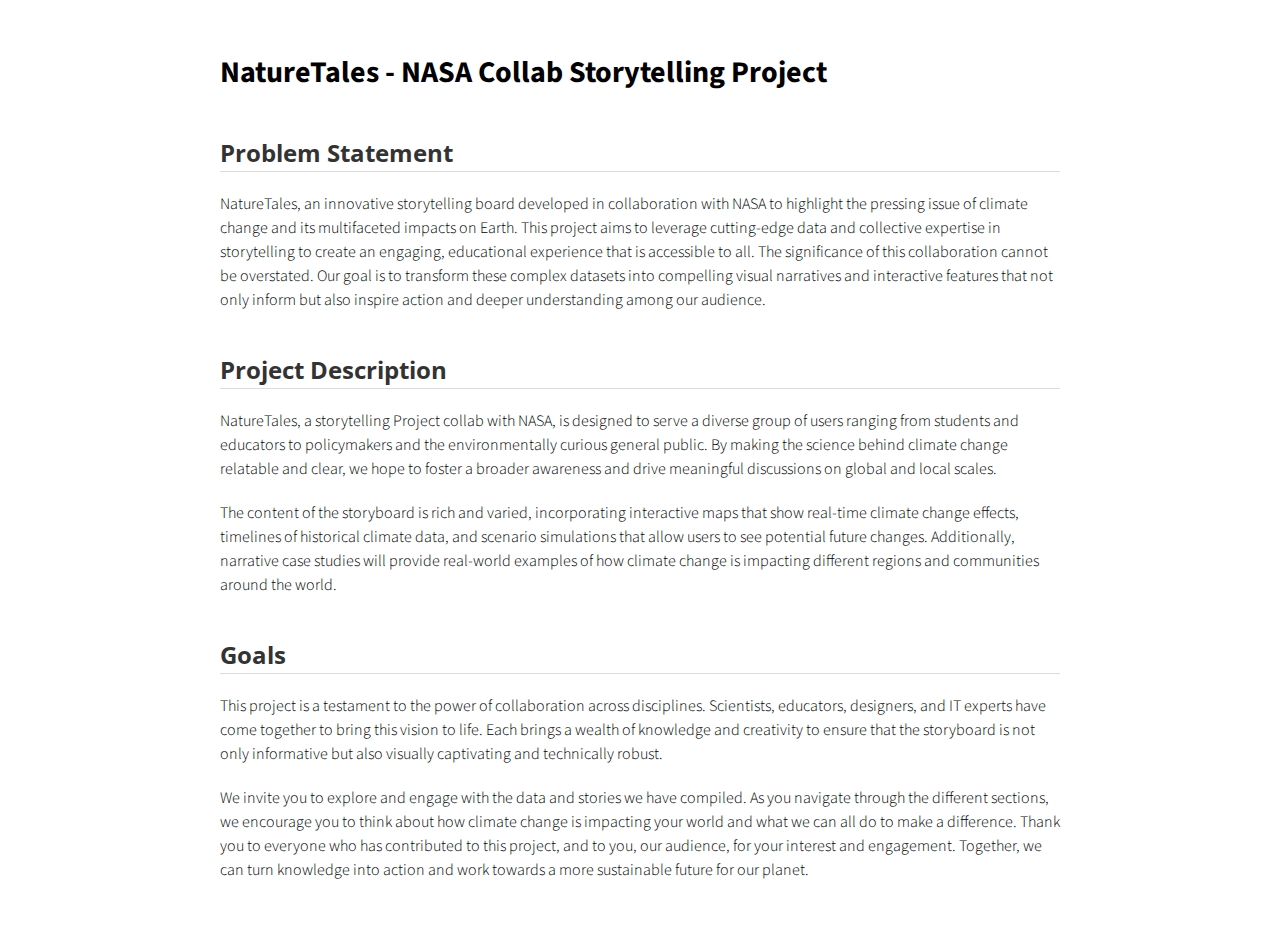
==== index.html @ 29ccb792 "- adding description beside title" ====
<!DOCTYPE html>
<html>
  <head>
    <title>NatureTales</title>
    <meta
      charset="utf-8"
      name="viewport"
      content="width=device-width, initial-scale=1"
    />
    <link
      href="https://use.fontawesome.com/releases/v5.2.0/css/all.css"
      media="screen"
      rel="stylesheet"
      type="text/css"
    />
    <link rel="icon" type="image/png" href="img/zhaoyi_profile.jpg">
    <link
      href="css/frame.css"
      media="screen"
      rel="stylesheet"
      type="text/css"
    />
    <link
      href="css/controls.css"
      media="screen"
      rel="stylesheet"
      type="text/css"
    />
    <link
      href="css/custom.css"
      media="screen"
      rel="stylesheet"
      type="text/css"
    />
    <link
      href="https://fonts.googleapis.com/css?family=Open+Sans:400,700"
      rel="stylesheet"
      type="text/css"
    />
    <link
      href="https://fonts.googleapis.com/css?family=Open+Sans+Condensed:300,700"
      rel="stylesheet"
      type="text/css"
    />
    <link
      href="https://fonts.googleapis.com/css?family=Source+Sans+Pro:400,700"
      rel="stylesheet"
    />
    <script src="https://ajax.googleapis.com/ajax/libs/jquery/3.3.1/jquery.min.js"></script>
    <script src="js/menu.js"></script>
    <script src="js/footer.js"></script>
    <style>
      .menu-index {
        color: rgb(255, 255, 255) !important;
        opacity: 1 !important;
        font-weight: 700 !important;
      }
    </style>
  </head>

  <body>
    <div class="menu-container"></div>
    <div class="content-container">
      <!-------------------------------------------------------------------------------------------->
      <!--Start Header-->
      <!-- <div
        class="banner"
        style="
          background: url('img/dummy-background.jpeg') no-repeat center;
          background-size: cover;
          height: 300px;
        "
      ></div>
      <div class="banner">
        <div class="banner-table flex-column">
          <div class="flex-row">
            <div class="flex-item flex-column">
              <h2 class="add-top-margin-small">Storytelling Project</h2>
              <p class="text">Project proposal?</p>
            </div>
          </div>
        </div>
      </div> -->
      <!--End Header-->
      <!-------------------------------------------------------------------------------------------->
      <div class="content">
        <div class="content-table flex-column">
          <!-------------------------------------------------------------------------------------------->
          <!--Start Project Title badge -->
          <div class="flex-row-space-between">
            <div class="flex-item flex-column">
              <p class="text badge-text">NatureTales - NASA Collab Storytelling Project</p>
            </div>
          </div>
          <!-------------------------------------------------------------------------------------------->
          <!--Problem Statement-->
          <div class="flex-row">
            <div class="flex-item flex-column">
              <h2 id="problem-statement">Problem Statement</h2>
              <hr />
              <p class="text">
                NatureTales, an innovative storytelling board
                developed in collaboration with NASA to highlight the pressing
                issue of climate change and its multifaceted impacts on Earth.
                This project aims to leverage cutting-edge data and collective
                expertise in storytelling to create an engaging, educational
                experience that is accessible to all. The significance of this
                collaboration cannot be overstated. Our goal is to transform
                these complex datasets into compelling visual narratives and
                interactive features that not only inform but also inspire
                action and deeper understanding among our audience.
              </p>
            </div>
          </div>
          <!-------------------------------------------------------------------------------------------->
          <!-- Project Description-->
          <div class="flex-row">
            <div class="flex-item flex-column">
              <h2 id="project-description">Project Description</h2>
              <hr />
              <p class="text">
                NatureTales, a storytelling Project collab with NASA, is designed to serve a diverse group
                of users ranging from students and educators to policymakers and
                the environmentally curious general public. By making the
                science behind climate change relatable and clear, we hope to
                foster a broader awareness and drive meaningful discussions on
                global and local scales.
              </p>
              <p class="text">
                The content of the storyboard is rich and varied, incorporating
                interactive maps that show real-time climate change effects,
                timelines of historical climate data, and scenario simulations
                that allow users to see potential future changes. Additionally,
                narrative case studies will provide real-world examples of how
                climate change is impacting different regions and communities
                around the world.
              </p>
            </div>
          </div>
          <!-------------------------------------------------------------------------------------------->
          <!-- Goal-->
          <div class="flex-row">
            <div class="flex-item flex-column">
              <h2 id="goals">Goals</h2>
              <hr />
              <p class="text">
                This project is a testament to the power of collaboration across
                disciplines. Scientists, educators, designers, and IT experts
                have come together to bring this vision to life. Each brings a
                wealth of knowledge and creativity to ensure that the storyboard
                is not only informative but also visually captivating and
                technically robust.
              </p>
              <p class="text">
                We invite you to explore and engage with the data and stories we
                have compiled. As you navigate through the different sections,
                we encourage you to think about how climate change is impacting
                your world and what we can all do to make a difference. Thank
                you to everyone who has contributed to this project, and to you,
                our audience, for your interest and engagement. Together, we can
                turn knowledge into action and work towards a more sustainable
                future for our planet.
              </p>
            </div>
          </div>
          <!-------------------------------------------------------------------------------------------->
        </div>
      </div>
      <div class="footer-container"></div>
    </div>
  </body>
</html>
---- css/frame.css ----
/*************************************************************************
 * GitHub: https://github.com/yenchiah/project-website-template
 * Version: v3.43
 * This CSS file is for the website frame
 * If you want to keep this template updated, avoid modifying this file
 * Instead, add your own CSS in the custom.css file
 *************************************************************************/

html,
body {
  margin: 0;
  padding: 0;
  background-color: white;
  font-family: 'Open Sans', Helvetica, Arial, sans-serif;
  left: 0;
  right: 0;
  width: auto;
}

/* This is a hack for FireFox that the <b> tag does not work */
strong,
b {
  font-weight: bold;
}

a {
  outline: none;
  cursor: pointer;
}

img {
  -webkit-touch-callout: none;
  -webkit-user-select: none;
  -khtml-user-select: none;
  -moz-user-select: none;
  -ms-user-select: none;
  user-select: none;
}

video {
  -webkit-touch-callout: none;
  -webkit-user-select: none;
  -khtml-user-select: none;
  -moz-user-select: none;
  -ms-user-select: none;
  user-select: none;
}

h1 {
  font-size: 30px;
  color: #333333;
  margin: 30px 0 0 0;
  padding: 0;
  font-weight: bold;
  font-family: 'Open Sans', Helvetica, Arial, sans-serif;
}

h2 {
  font-size: 24px;
  color: #333333;
  margin: 30px 0 0 0;
  padding: 0;
  font-weight: bold;
  font-family: 'Open Sans', Helvetica, Arial, sans-serif;
}

h3 {
  font-size: 18px;
  color: #333333;
  margin: 10px 0 0 0;
  padding: 0;
  font-weight: bold;
  font-family: 'Open Sans', Helvetica, Arial, sans-serif;
}

ul,
ol {
  margin: 10px 0 10px 0;
}

li ol,
li ul {
  margin: 0;
}

hr {
  border: 0;
  height: 1px;
  background: rgb(220, 220, 220);
  margin: 0 0 10px 0;
}

.menu-container {
  z-index: 2;
  position: relative;
  width: 100%;
  background-color: #333333;
  min-width: 300px;
  -webkit-touch-callout: none;
  -webkit-user-select: none;
  -khtml-user-select: none;
  -moz-user-select: none;
  -ms-user-select: none;
  user-select: none;
  box-shadow: 0 0px 4px rgb(0 0 0 / 32%), 0 0px 10px rgb(0 0 0 / 23%);
}

.menu {
  position: relative;
  margin: 0 auto;
  max-width: 900px;
}

.menu .menu-table {
  padding: 0px 10px;
  width: 100%;
  margin: 0;
}

.menu .menu-highlight {
  color: rgb(255, 255, 255) !important;
  opacity: 1 !important;
  font-weight: 700 !important;
}

.menu .logo {
  margin-left: 20px;
}

.menu .logo a {
  color: rgba(255, 255, 255, 0.8);
  font-family: 'Open Sans Condensed', Helvetica, Arial, sans-serif;
  font-size: 30px;
  text-decoration: none;
  font-weight: 700;
  flex: 1 auto;
  padding: 10px 0;
}

.menu .logo a:hover {
  cursor: pointer;
}

.menu .logo img {
  margin: 0;
  padding: 0;
}

.menu .menu-button {
  width: 40px;
  height: 40px;
  display: none;
  cursor: pointer;
  margin-right: 20px;
}

.menu .menu-button img {
  width: 30px;
  height: 30px;
}

.menu .menu-items {
  align-self: stretch;
}

.menu .menu-items>a,
.menu .menu-items>div {
  color: rgba(255, 255, 255, 0.8);
  text-decoration: none;
  font-weight: 400;
  font-size: 18px;
  flex: 1 auto;
  transition: opacity 0.1s ease-in-out;
  -moz-transition: opacity 0.1s ease-in-out;
  -webkit-transition: opacity 0.1s ease-in-out;
  font-family: 'Open Sans', Helvetica, Arial, sans-serif;
  white-space: nowrap;
  display: flex;
  align-items: center;
  height: 100%;
}

.menu .menu-items>a:not(:last-child),
.menu .menu-items>div:not(:last-child) {
  margin-right: 25px;
}

.menu .menu-items>a:hover,
.menu .menu-items>div:hover {
  color: rgb(255, 255, 255);
  opacity: 1;
  cursor: pointer;
}

.menu .menu-items .dropdown {
  overflow: hidden;
  cursor: pointer;
}

.menu .menu-items .dropdown .dropbtn {
  font-family: inherit;
  text-decoration: inherit;
  color: inherit;
  font-weight: inherit;
  font-size: inherit;
  transition: inherit;
  -moz-transition: inherit;
  -webkit-transition: inherit;
  white-space: inherit;
  display: flex;
  align-items: center;
  height: 100%;
}

.menu .menu-items .dropdown i {
  color: #ffffff;
  margin-left: 5px;
}

.menu .menu-items .dropdown .dropdown-content {
  display: none;
  position: absolute;
  background-color: #f9f9f9;
  min-width: 100px;
  box-shadow: 0px 8px 16px 0px rgba(0, 0, 0, 0.2);
  z-index: 1;
  top: 100%;
  border-top: 3px solid #848484;
  border-bottom-left-radius: 2px;
  border-bottom-right-radius: 2px;
}

.menu .menu-items .dropdown .dropdown-content a {
  color: black;
  padding: 10px 20px;
  text-decoration: none;
  display: block;
  text-align: left;
  font-size: 16px;
}

.menu .menu-items .dropdown .dropdown-content a:hover {
  background-color: #ddd;
  color: black;
}

.menu .menu-items .dropdown .dropdown-content a:last-child:hover {
  border-bottom-left-radius: 2px;
  border-bottom-right-radius: 2px;
}

.menu .menu-items .dropdown:hover .dropdown-content {
  display: block;
}

.content-container {
  z-index: 1;
  position: relative;
  width: 100%;
  min-width: 300px;
}

.content {
  position: relative;
  margin: 0 auto;
  font-size: 16px;
  font-family: 'Source Sans Pro', Helvetica, Arial, sans-serif;
  font-weight: 300;
  line-height: 1.5;
  max-width: 900px;
  overflow-x: auto;
}

.content p a,
.content ul a,
.content ol a {
  text-decoration: none;
  color: #005cbf;
}

.content p a:hover,
.content ul a:hover,
.content ol a:hover {
  text-decoration: underline;
}

.content-table {
  padding: 40px 10px;
  width: 100%;
  margin: 0;
}

.banner {
  position: relative;
  font-size: 16px;
  font-family: 'Source Sans Pro', Helvetica, Arial, sans-serif;
  font-weight: 300;
  line-height: 1.5;
  overflow-x: auto;
  background-color: #000000;
  display: flex;
}

.banner .banner-table {
  padding: 0;
  width: 100%;
  margin: 0 auto;
  align-self: flex-end;
}

.banner .banner-table a {
  color: #a3cfff;
  text-decoration: none;
}

.banner .banner-table a:hover {
  text-decoration: underline;
}

.banner h1,
.banner h2,
.banner h3,
.banner p,
.banner span {
  color: white;
}

.banner .flex-item {
  max-width: 900px;
  margin: 20px auto;
  padding: 0 30px;
}

.flex-column {
  display: flex;
  flex-direction: column;
  flex-wrap: wrap;
  justify-content: flex-start;
  align-items: stretch;
  align-content: stretch;
  box-sizing: border-box;
}

.flex-row-space-between {
  display: flex;
  flex-direction: row;
  flex-wrap: wrap;
  justify-content: space-between;
  align-items: center;
  align-content: stretch;
  box-sizing: border-box;
}

.flex-row {
  display: flex;
  flex-direction: row;
  flex-wrap: wrap;
  justify-content: flex-start;
  align-items: center;
  align-content: stretch;
  box-sizing: border-box;
}

.flex-row-center {
  display: flex;
  flex-direction: row;
  flex-wrap: wrap;
  justify-content: center;
  align-items: center;
  align-content: stretch;
  box-sizing: border-box;
}

.flex-item-stretch {
  flex: 1 auto;
}

.flex-item-stretch-2 {
  flex: 1 auto;
}

.flex-item-stretch-3 {
  flex: 1 auto;
}

.flex-item-stretch-4 {
  flex: 1 auto;
}

.flex-item-stretch-5 {
  flex: 1 auto;
}

.flex-item {
  margin: 0 20px;
}

.left-align {
  float: left;
}

.right-align {
  float: right;
}

.full-width {
  width: 100%;
}

.badge-text {
  font-size: 30px;
  font-weight: 700;
}

.text {
  margin: 10px 0 10px 0;
  padding: 0;
}

.text-large-margin {
  margin: 15px 0 15px 0;
  padding: 0;
}

.text-small-margin {
  margin: 5px 0 5px 0;
  padding: 0;
}

.text-no-margin {
  margin: 0;
  padding: 0;
}

.scrollable-image-container {
  overflow: auto;
  border: 1px solid #666666;
  display: grid;
  width: fit-content;
  margin: 15px 0;
}

.scrollable-image-container.center {
  margin-left: auto;
  margin-right: auto;
}

.scrollable-image {
  border-radius: 2px;
  margin: 0;
  overflow: auto;
  -webkit-touch-callout: none;
  -webkit-user-select: none;
  -khtml-user-select: none;
  -moz-user-select: none;
  -ms-user-select: none;
  user-select: none;
  display: flex;
}

.scrollable-image.center {
  margin-left: auto;
  margin-right: auto;
}

.image {
  border-radius: 2px;
  width: 100%;
  margin: 15px 0;
  -webkit-touch-callout: none;
  -webkit-user-select: none;
  -khtml-user-select: none;
  -moz-user-select: none;
  -ms-user-select: none;
  user-select: none;
  display: flex;
}

.image.center {
  align-self: center;
}

.image img,
.image video {
  width: 100%;
  height: 100%;
  box-sizing: border-box;
  display: table-cell;
  overflow: hidden;
  border-radius: 2px;
}

.adaptive-image {
  background-position: center;
  background-repeat: no-repeat;
  background-size: cover;
}

.image-wrap-text {
  float: left;
  margin: 5px 40px 25px 0;
}

.image-caption {
  width: 100%;
  text-align: center;
  margin-top: -10px;
  margin-bottom: 10px;
}

.max-width-400 {
  max-width: 400px;
}

.max-width-140 {
  max-width: 140px;
}

ol.publication {
  display: flex;
  flex-direction: column-reverse;
  list-style: none;
  margin: 7px 0 7px 0;
  padding: 0;
  flex-wrap: wrap;
}

ol.publication li {
  display: flex;
  align-items: baseline;
  margin: 0;
  padding: 0;
}

ol.publication li p:before {
  line-height: 1;
  margin-right: 5px;
}

ol.publication.C-list {
  counter-reset: C-counter;
}

ol.publication.C-list li p {
  counter-increment: C-counter;
}

ol.publication.C-list li p:before {
  content: "[C" counter(C-counter)"]";
}

ol.publication.J-list {
  counter-reset: J-counter;
}

ol.publication.J-list li p {
  counter-increment: J-counter;
}

ol.publication.J-list li p:before {
  content: "[J" counter(J-counter)"]";
}

ol.publication.T-list {
  counter-reset: T-counter;
}

ol.publication.T-list li p {
  counter-increment: T-counter;
}

ol.publication.T-list li p:before {
  content: "[T" counter(T-counter)"]";
}

ol.publication.O-list {
  counter-reset: O-counter;
}

ol.publication.O-list li p {
  counter-increment: O-counter;
}

ol.publication.O-list li p:before {
  content: "[O" counter(O-counter)"]";
}

ol.publication.P-list {
  counter-reset: P-counter;
}

ol.publication.P-list li p {
  counter-increment: P-counter;
}

ol.publication.P-list li p:before {
  content: "[P" counter(P-counter)"]";
}

ol.publication.M-list {
  counter-reset: M-counter;
}

ol.publication.M-list li p {
  counter-increment: M-counter;
}

ol.publication.M-list li p:before {
  content: "[M" counter(M-counter)"]";
}

ol.publication.F-list {
  counter-reset: F-counter;
}

ol.publication.F-list li p {
  counter-increment: F-counter;
}

ol.publication.F-list li p:before {
  content: "[F" counter(F-counter)"]";
}

ol.publication.A-list {
  counter-reset: A-counter;
}

ol.publication.A-list li p {
  counter-increment: A-counter;
}

ol.publication.A-list li p:before {
  content: "[A" counter(A-counter)"]";
}

ol.nested {
  list-style: none;
  counter-reset: item;
}

ol.nested>li:before {
  counter-increment: item;
  content: counters(item, ".") ". ";
  padding-right: 0.6em;
}

.noselect {
  -webkit-touch-callout: none;
  -webkit-user-select: none;
  -khtml-user-select: none;
  -moz-user-select: none;
  -ms-user-select: none;
  user-select: none;
}

.center-align-content {
  display: flex;
  justify-content: center;
  align-items: center;
}

.left-align-content {
  display: flex;
  justify-content: flex-start;
  align-items: center;
}

.text-large {
  font-size: 20px;
}

.text-small {
  font-size: 12px;
}

.text-italic {
  font-style: italic;
}

.text-justify {
  text-align: justify;
}

.text-center {
  text-align: center;
}

.iframe-container {
  position: absolute;
  top: 61px;
  bottom: 0;
  left: 0;
  height: auto;
  width: 100%;
  min-width: 300px;
}

.iframe {
  border: 0;
  width: 100%;
  height: 100%;
}

.iframe-in-body {
  width: 100%;
  height: 400px;
  border: 1px solid #666666;
  margin: 15px 0;
}

.iframe-in-tab {
  width: 100%;
  height: 400px;
  border: 0;
  margin: 0;
  padding: 0;
}

.force-no-scroll {
  overflow-y: hidden;
}

.force-scroll {
  overflow-y: scroll;
}

.highlight-text {
  font-weight: bold;
}

.custom-text-info,
.custom-text-info p,
.custom-text-info a {
  color: #17a2b8;
}

.custom-text-info a:hover {
  color: #007082;
}

.custom-text-primary,
.custom-text-primary p,
.custom-text-primary a {
  color: #007bff;
}

.custom-text-primary a:hover {
  color: #005cbf;
}

.custom-text-danger,
.custom-text-danger p,
.custom-text-danger a {
  color: #dc3545;
}

.custom-text-danger a:hover {
  color: #a71120;
}

.gallery {
  display: flex;
  flex-direction: row;
  flex-wrap: wrap;
  justify-content: flex-start;
  align-items: center;
  align-content: stretch;
  box-sizing: border-box;
  width: 100%;
  padding: 0 5px;
}

.gallery>a.flex-column,
.gallery>div.flex-column {
  color: black;
  text-decoration: none;
  padding: 15px;
  cursor: default;
}

.gallery>a.flex-column>img,
.gallery>a.flex-column>video,
.gallery>div.flex-column>img,
.gallery>div.flex-column>video {
  border-radius: 2px;
  width: 100%;
  background-image: url(../img/loading.gif);
  background-repeat: no-repeat;
  background-size: 30px 30px;
  background-position: center;
  min-height: 50px;
}

.gallery>a.flex-column>div,
.gallery>div.flex-column>div,
.gallery>a.flex-column>h3,
.gallery>div.flex-column>h3 {
  width: 100%;
  text-align: center;
}

.masonry {
  column-count: 2;
  column-fill: balance;
  column-gap: 0;
  box-sizing: border-box;
  width: 100%;
  padding: 0 5px;
  position: relative;
}

.masonry figure {
  break-inside: avoid;
  page-break-inside: avoid;
  border: 0;
  color: black;
  text-decoration: none;
  padding: 10px;
  margin: 0;
  cursor: default;
  -webkit-touch-callout: none;
  -webkit-user-select: none;
  -khtml-user-select: none;
  -moz-user-select: none;
  -ms-user-select: none;
  user-select: none;
  border: 5px solid transparent;
  position: relative;
  box-sizing: border-box;
  display: flex;
  flex-direction: column;
  flex-wrap: wrap;
  justify-content: flex-start;
  align-items: stretch;
  align-content: stretch;
}

.masonry figure.selected {
  border: 5px solid #007bff;
  -moz-box-shadow: inset 0 0 4px 1px #6d6d6d;
  -webkit-box-shadow: inset 0 0 4px 1px #6d6d6d;
  box-shadow: inset 0 0 4px 1px #6d6d6d;
}

.masonry figure>img,
.masonry figure>video {
  width: 100%;
  background-image: url(../img/loading.gif);
  background-repeat: no-repeat;
  background-size: 30px 30px;
  background-position: center;
  min-height: 50px;
  display: block;
  box-sizing: border-box;
  position: relative;
}

.masonry figure>figcaption {
  position: absolute;
  bottom: max(min(2vw, 20px), 15px);
  left: max(min(2vw, 20px), 15px);
  right: max(min(2vw, 20px), 15px);
  font-family: 'Oswald', Helvetica, Arial, sans-serif;
  width: auto;
  display: block;
  box-sizing: border-box;
  margin: 0;
  padding: 0;
  font-size: 25px;
  font-size: max(min(6vw, 21px), 16px);
  line-height: 1.3;
  font-weight: bold;
  color: #fff;
  text-align: center;
  background-color: transparent;
  text-shadow: -1px 1px 0 #000, 1px 1px 0 #000, 1px -1px 0 #000, -1px -1px 0 #000;
}

.masonry figure>figcaption.text-only {
  position: initial;
  background-color: rgb(80, 80, 80);
  padding: 20px 20px;
  text-shadow: none;
}

.masonry figure>figcaption.text-bottom {
  position: initial;
  font-family: 'Source Sans Pro', Helvetica, Arial, sans-serif;
  padding: 5px 5px;
  text-shadow: none;
  color: #000;
  font-weight: normal;
  font-size: 16px;
}

.masonry figure>div {
  width: calc(100% - 20px);
  display: block;
  box-sizing: border-box;
  position: absolute;
  line-height: 2;
  top: 10px;
  left: 10px;
  font-family: 'Source Sans Pro', Helvetica, Arial, sans-serif;
  font-size: 14px;
  background-color: rgba(255, 255, 255, 0.5);
  color: #000;
  text-align: center;
  padding: 0;
  height: 30px;
  margin: 0;
}

.masonry figure>div>a {
  cursor: alias;
  font-family: 'Source Sans Pro', Helvetica, Arial, sans-serif;
  font-size: 14px;
  color: #000;
  text-decoration: underline;
}

.custom-table-container {
  display: grid;
  width: fit-content;
  width: -moz-fit-content;
  margin: 15px 0;
}

.custom-table-container.center {
  margin-left: auto;
  margin-right: auto;
}

.custom-table {
  display: block;
  overflow-x: auto;
  border: 1px solid #666666;
  border-collapse: collapse;
  border-spacing: 0;
  empty-cells: show;
  margin: 0;
  padding: 0;
}

.custom-table thead {
  text-align: left;
  border-bottom: 1px solid #666666;
}

.custom-table tfoot {
  border-top: 1px solid #666666;
}

.custom-table tr.bg-color-gray {
  background-color: #dadada;
}

.custom-table tr.bg-color-light-gray {
  background-color: #efefef;
}

.custom-table td,
.custom-table th {
  padding: 5px 10px;
}

.custom-survey p.custom-answer-survey {
  font-family: 'Source Sans Pro', Helvetica, Arial, sans-serif;
  box-sizing: border-box;
  padding: 5px 10px;
  margin-top: 15px;
  margin-bottom: 0;
  margin-right: 0;
  margin-left: 0;
  background: rgb(255, 255, 255);
  border: 1px solid #7d7d7d;
  font-size: 18px;
  outline: none;
  border-radius: 0;
  width: 100%;
  white-space: pre-wrap;
  word-wrap: break-word;
  overflow-y: visible;
  overflow-x: hidden;
  min-height: 40px;
  word-break: break-word;
  hyphens: auto;
}

.custom-survey input.custom-textbox-survey,
.custom-survey textarea.custom-textbox-survey {
  font-family: 'Source Sans Pro', Helvetica, Arial, sans-serif;
  box-sizing: border-box;
  padding: 5px 10px;
  background: rgb(255, 255, 255);
  border: 1px solid #7d7d7d;
  font-size: 18px;
  outline: none;
  border-radius: 0;
  resize: none;
  width: 100%;
  white-space: pre-wrap;
  word-wrap: break-word;
  overflow-y: visible;
  overflow-x: hidden;
  min-height: 130px;
}

.custom-survey input[readonly].custom-textbox-survey,
.custom-survey textarea[readonly].custom-textbox-survey {
  cursor: default;
  background: rgb(230, 230, 230);
}

.custom-survey .custom-radio-group-survey {
  column-count: 1;
  column-fill: balance;
  column-gap: 0;
}

.custom-survey .custom-radio-group-survey.image-only {
  column-count: 2;
  column-fill: balance;
  column-gap: 0;
}

.custom-survey .custom-radio-group-survey div {
  display: flex;
  position: relative;
  width: 100%;
  break-inside: avoid;
}

.custom-survey .custom-radio-group-survey label>img {
  width: calc(100% - 5px);
  margin-top: 5px;
  margin-bottom: 10px;
  border-radius: 51%;
  box-shadow: 0 0px 4px rgba(0, 0, 0, 0.32), 0 0px 10px rgba(0, 0, 0, 0.23);
}

.custom-survey .custom-radio-group-survey input[type="radio"]+label,
.custom-survey .custom-radio-group-survey input[type="checkbox"]+label {
  position: relative;
  padding: 10px 10px 10px 48px;
  cursor: pointer;
  font-size: 16px;
  line-height: 1.8;
  display: grid;
  color: black;
  border: 0;
  font-family: 'Source Sans Pro', Helvetica, Arial, sans-serif;
  -webkit-touch-callout: none;
  -webkit-user-select: none;
  -khtml-user-select: none;
  -moz-user-select: none;
  -ms-user-select: none;
  user-select: none;
  width: 100%;
}

.custom-survey .custom-radio-group-survey.image-only input[type="radio"]+label,
.custom-survey .custom-radio-group-survey.image-only input[type="checkbox"]+label {
  padding: 10px;
}

.custom-survey .custom-radio-group-survey input[type="radio"]+label>figure,
.custom-survey .custom-radio-group-survey input[type="checkbox"]+label>figure {
  break-inside: avoid;
  page-break-inside: avoid;
  border: 0;
  color: black;
  text-decoration: none;
  padding: 0;
  margin: 0 auto;
  cursor: pointer;
  -webkit-touch-callout: none;
  -webkit-user-select: none;
  -khtml-user-select: none;
  -moz-user-select: none;
  -ms-user-select: none;
  user-select: none;
  position: relative;
  box-sizing: border-box;
  display: flex;
  flex-direction: column;
  flex-wrap: wrap;
  justify-content: flex-start;
  align-items: stretch;
  align-content: stretch;
  width: 100%;
}

.custom-survey .custom-radio-group-survey input[type="radio"]+label>figure>img,
.custom-survey .custom-radio-group-survey input[type="radio"]+label>figure>video,
.custom-survey .custom-radio-group-survey input[type="checkbox"]+label>figure>img,
.custom-survey .custom-radio-group-survey input[type="checkbox"]+label>figure>video {
  width: 100%;
  background-image: url(../img/loading.gif);
  background-repeat: no-repeat;
  background-size: 30px 30px;
  background-position: center;
  min-height: 50px;
  display: block;
  box-sizing: border-box;
  position: relative;
}

.custom-survey .custom-radio-group-survey input[type="radio"]+label>figure>figcaption,
.custom-survey .custom-radio-group-survey input[type="checkbox"]+label>figure>figcaption {
  position: absolute;
  bottom: max(min(2vw, 10px), 5px);
  left: max(min(2vw, 10px), 5px);
  right: max(min(2vw, 10px), 5px);
  font-family: 'Oswald', Helvetica, Arial, sans-serif;
  width: auto;
  display: block;
  box-sizing: border-box;
  margin: 0;
  padding: 0;
  font-size: 25px;
  font-size: max(min(4.5vw, 20px), 16px);
  line-height: 1.3;
  font-weight: bold;
  color: #fff;
  text-align: center;
  background-color: transparent;
  text-shadow: -1px 1px 0 #000, 1px 1px 0 #000, 1px -1px 0 #000, -1px -1px 0 #000;
}

.custom-survey .custom-radio-group-survey input[type="radio"]+label>figure>figcaption.text-only,
.custom-survey .custom-radio-group-survey input[type="checkbox"]+label>figure>figcaption.text-only {
  position: initial;
  background-color: rgb(80, 80, 80);
  padding: 25px 25px;
  text-shadow: none;
}

.custom-survey .custom-radio-group-survey input[type="radio"]+label>figure>div,
.custom-survey .custom-radio-group-survey input[type="checkbox"]+label>figure>div {
  width: 100%;
  display: block;
  box-sizing: border-box;
  position: absolute;
  line-height: 2;
  font-family: 'Source Sans Pro', Helvetica, Arial, sans-serif;
  font-size: 14px;
  background-color: rgba(255, 255, 255, 0.5);
  color: #000;
  text-align: center;
  padding: 0;
  height: 30px;
  margin: 0;
}

.custom-survey .custom-radio-group-survey input[type="radio"]+label>figure>div>a,
.custom-survey .custom-radio-group-survey input[type="checkbox"]+label>figure>div>a {
  cursor: alias;
  font-family: 'Source Sans Pro', Helvetica, Arial, sans-serif;
  font-size: 14px;
  color: #000;
  text-decoration: underline;
}

.custom-survey .custom-radio-group-survey input[type="radio"]:not(:disabled):hover,
.custom-survey .custom-radio-group-survey input[type="checkbox"]:not(:disabled):hover {
  color: #333333;
  background-color: #eeeeee;
}

.custom-survey .custom-radio-group-survey input[type="radio"]:disabled,
.custom-survey .custom-radio-group-survey input[type="checkbox"]:disabled {
  opacity: 0.4;
}

.custom-survey .custom-radio-group-survey input[type="radio"],
.custom-survey .custom-radio-group-survey input[type="checkbox"] {
  padding: 0;
  text-align: center;
  outline: none;
  cursor: pointer;
  box-shadow: none;
  transition: background-color 0.1s, box-shadow 0.1s;
  text-decoration: none;
  box-sizing: border-box;
  background-color: white;
  border: 0;
  border-spacing: 0;
  display: inline-block;
  -webkit-touch-callout: none;
  -webkit-user-select: none;
  -khtml-user-select: none;
  -moz-user-select: none;
  -ms-user-select: none;
  user-select: none;
  position: absolute;
  left: -9999px;
}

.custom-survey .custom-radio-group-survey input[type="radio"]:checked+label,
.custom-survey .custom-radio-group-survey input[type="checkbox"]:checked+label {
  color: white;
  background-color: #007bff;
}

.custom-survey .custom-radio-group-survey input[type="radio"]+label:before,
.custom-survey .custom-radio-group-survey input[type="checkbox"]+label:before {
  content: '';
  position: absolute;
  left: 14px;
  top: 14px;
  width: 20px;
  height: 20px;
  border: 1px solid #aaa;
  background: #fff;
  z-index: 1;
}

.custom-survey .custom-radio-group-survey input[type="radio"]+label:before {
  border-radius: 100%;
}

.custom-survey .custom-radio-group-survey input[type="checkbox"]+label:before {
  border-radius: 2px;
}

.custom-survey .custom-radio-group-survey input[type="radio"]+label:after,
.custom-survey .custom-radio-group-survey input[type="checkbox"]+label:after {
  content: '';
  width: 14px;
  height: 14px;
  background: #005cbf;
  position: absolute;
  top: 18px;
  left: 18px;
  -webkit-transition: all 0.1s ease;
  transition: all 0.1s ease;
  z-index: 1;
}

.custom-survey .custom-radio-group-survey input[type="radio"]+label:after {
  border-radius: 100%;
}

.custom-survey .custom-radio-group-survey input[type="checkbox"]+label:after {
  border-radius: 2px;
}

.custom-survey .custom-radio-group-survey input[type="radio"]:not(:checked)+label:after,
.custom-survey .custom-radio-group-survey input[type="checkbox"]:not(:checked)+label:after {
  opacity: 0;
  -webkit-transform: scale(0);
  transform: scale(0);
}

.custom-survey .custom-radio-group-survey input[type="radio"]:checked+label:after,
.custom-survey .custom-radio-group-survey input[type="checkbox"]:checked+label:after {
  opacity: 1;
  -webkit-transform: scale(1);
  transform: scale(1);
}

.custom-survey {
  padding: 25px;
  background-color: #e7e7e7;
  border: 1px solid #2f2f2f;
  border-radius: 0;
  display: flex;
  flex-direction: column;
  flex-wrap: nowrap;
}

.custom-survey .text {
  margin-top: 0;
  margin-bottom: 0;
  color: black;
}

.custom-survey h3 {
  margin-top: 0;
}

.custom-survey .custom-textbox-survey {
  color: black;
}

.custom-survey textarea.custom-textbox-survey::-webkit-input-placeholder {
  /* Edge */
  color: #a8a8a8;
}

.custom-survey textarea.custom-textbox-survey:-ms-input-placeholder {
  /* Internet Explorer */
  color: #a8a8a8;
}

.custom-survey textarea.custom-textbox-survey::placeholder {
  color: #a8a8a8;
}

.custom-survey.answer-mode {
  background-color: #afafaf;
  border: 1px solid #5d5d5d;
}

.custom-survey.answer-mode .custom-radio-group-survey input[type="radio"]+label,
.custom-survey.answer-mode .custom-radio-group-survey input[type="checkbox"]+label {
  border: 3px solid #afafaf;
}

.custom-survey.answer-mode .custom-radio-group-survey input[type="radio"]:not(.highlight)+label,
.custom-survey.answer-mode .custom-radio-group-survey input[type="checkbox"]:not(.highlight):checked+label {
  color: black;
  background-color: #afafaf;
}

.custom-survey.answer-mode .custom-radio-group-survey input[type="radio"].highlight+label,
.custom-survey.answer-mode .custom-radio-group-survey input[type="checkbox"].highlight+label {
  box-shadow: 0px 0px 0px 5px white inset;
  background-color: #007bff;
  color: white;
}

.custom-survey.answer-mode .custom-textbox-survey {
  color: #636363;
}

.custom-survey.answer-mode .custom-textbox-survey:disabled {
  background: #dddddd;
}

.no-top-margin {
  margin-top: 0;
}

.no-bottom-margin {
  margin-bottom: 0;
}

.break-long-url {
  /* These are technically the same, but use both */
  overflow-wrap: break-word;
  word-wrap: break-word;

  -ms-word-break: break-all;
  /* This is the dangerous one in WebKit, as it breaks things wherever */
  word-break: break-all;
  /* Instead use this non-standard one: */
  word-break: break-word;

  /* Adds a hyphen where the word breaks, if supported (No Blink) */
  -ms-hyphens: auto;
  -moz-hyphens: auto;
  -webkit-hyphens: auto;
  hyphens: auto;
}

.graph-title {
  font-size: 20px;
  margin-bottom: 0;
  margin-top: 15px;
}

.add-top-margin {
  margin-top: 15px;
}

.add-top-margin-small {
  margin-top: 5px;
}

.add-top-margin-large {
  margin-top: 30px;
}

.add-bottom-margin {
  margin-bottom: 15px;
}

.add-bottom-margin-small {
  margin-bottom: 5px;
}

.add-bottom-margin-large {
  margin-bottom: 30px;
}

@media screen and (min-width: 900px) {
  .flex-item-stretch {
    flex: 1;
  }

  .flex-item-stretch-2 {
    flex: 2;
  }

  .flex-item-stretch-3 {
    flex: 3;
  }

  .flex-item-stretch-4 {
    flex: 4;
  }

  .flex-item-stretch-5 {
    flex: 5;
  }
}

@media screen and (max-width: 750px) {
  .logo {
    -webkit-tap-highlight-color: transparent;
  }

  .menu .menu-button {
    display: flex;
    flex-direction: row;
    flex-wrap: wrap;
    justify-content: flex-end;
    align-items: center;
    align-content: stretch;
    box-sizing: border-box;
    -webkit-tap-highlight-color: transparent;
  }

  .menu .menu-button:focus {
    pointer-events: none;
  }

  .menu .menu-button:focus+.menu-items {
    display: block;
  }

  .menu .menu-button:focus+.menu-items>a,
  .menu .menu-button:focus+.menu-items>div {
    display: block;
  }

  .menu .menu-items {
    display: none;
    width: 100%;
    margin-bottom: 10px;
    align-self: baseline;
  }

  .menu .menu-items:hover {
    display: block;
  }

  .menu .menu-items>a:not(:last-child),
  .menu .menu-items>div:not(:last-child) {
    margin-right: 0;
  }

  .menu .menu-items>a,
  .menu .menu-items>div {
    display: block;
    width: 100%;
    padding: 10px 0;
    border-top: 1px solid rgba(255, 255, 255, 0.5);
  }

  .menu .menu-items .dropdown {
    padding-bottom: 0;
  }

  .menu .menu-items .dropdown .dropdown-content {
    margin-top: 10px;
    position: relative;
    display: block;
    background-color: inherit;
    color: inherit;
    box-shadow: none;
    border-top: 0;
  }

  .menu .menu-items .dropdown .dropdown-content a {
    border-top: 1px solid rgba(255, 255, 255, 0.5);
    color: rgba(255, 255, 255, 0.8);
    padding: 12px 20px;
    text-decoration: none;
    display: block;
    text-align: left;
  }

  .menu .menu-items .dropdown .dropdown-content a::before {
    content: "";
    display: inline-block;
    width: 0.5em;
    height: 0.5em;
    margin-right: 0.5em;
    margin-top: 0.25em;
    border-left: 1px solid;
    border-bottom: 1px solid;
    vertical-align: top;
    opacity: 0.5;
  }

  .menu .menu-items .dropdown .dropdown-content a:hover {
    background-color: inherit;
    color: inherit;
  }

  .menu .menu-items .dropdown .dropbtn {
    margin-top: 0;
    display: block;
    width: 100%;
    text-align: left;
  }

  .image-wrap-text {
    max-width: 100%;
    margin-bottom: 20px;
    margin-right: 0;
  }
}

@media screen and (min-width: 900px) {
  .masonry {
    column-count: 3;
  }

  .custom-survey .custom-radio-group-survey.image-only {
    column-count: 2;
  }

  .gallery>a.flex-column,
  .gallery>div.flex-column {
    flex: 1 0 25%;
    max-width: 25%;
  }
}

@media screen and (min-width: 700px) and (max-width: 900px) {
  .masonry {
    column-count: 3;
  }

  .custom-survey .custom-radio-group-survey.image-only {
    column-count: 2;
  }

  .gallery>a.flex-column,
  .gallery>div.flex-column {
    flex: 1 0 33.3%;
    max-width: 33.3%;
  }
}

@media screen and (min-width: 500px) and (max-width: 700px) {
  .masonry {
    column-count: 2;
  }

  .custom-survey .custom-radio-group-survey.image-only {
    column-count: 1;
  }

  .gallery>a.flex-column,
  .gallery>div.flex-column {
    flex: 1 0 50%;
    max-width: 50%;
  }
}

@media screen and (max-width: 500px) {
  .masonry {
    column-count: 1;
  }

  .custom-survey .custom-radio-group-survey.image-only {
    column-count: 1;
  }

  .gallery>a.flex-column,
  .gallery>div.flex-column {
    flex: 1 0 100%;
    max-width: 100%;
  }
}
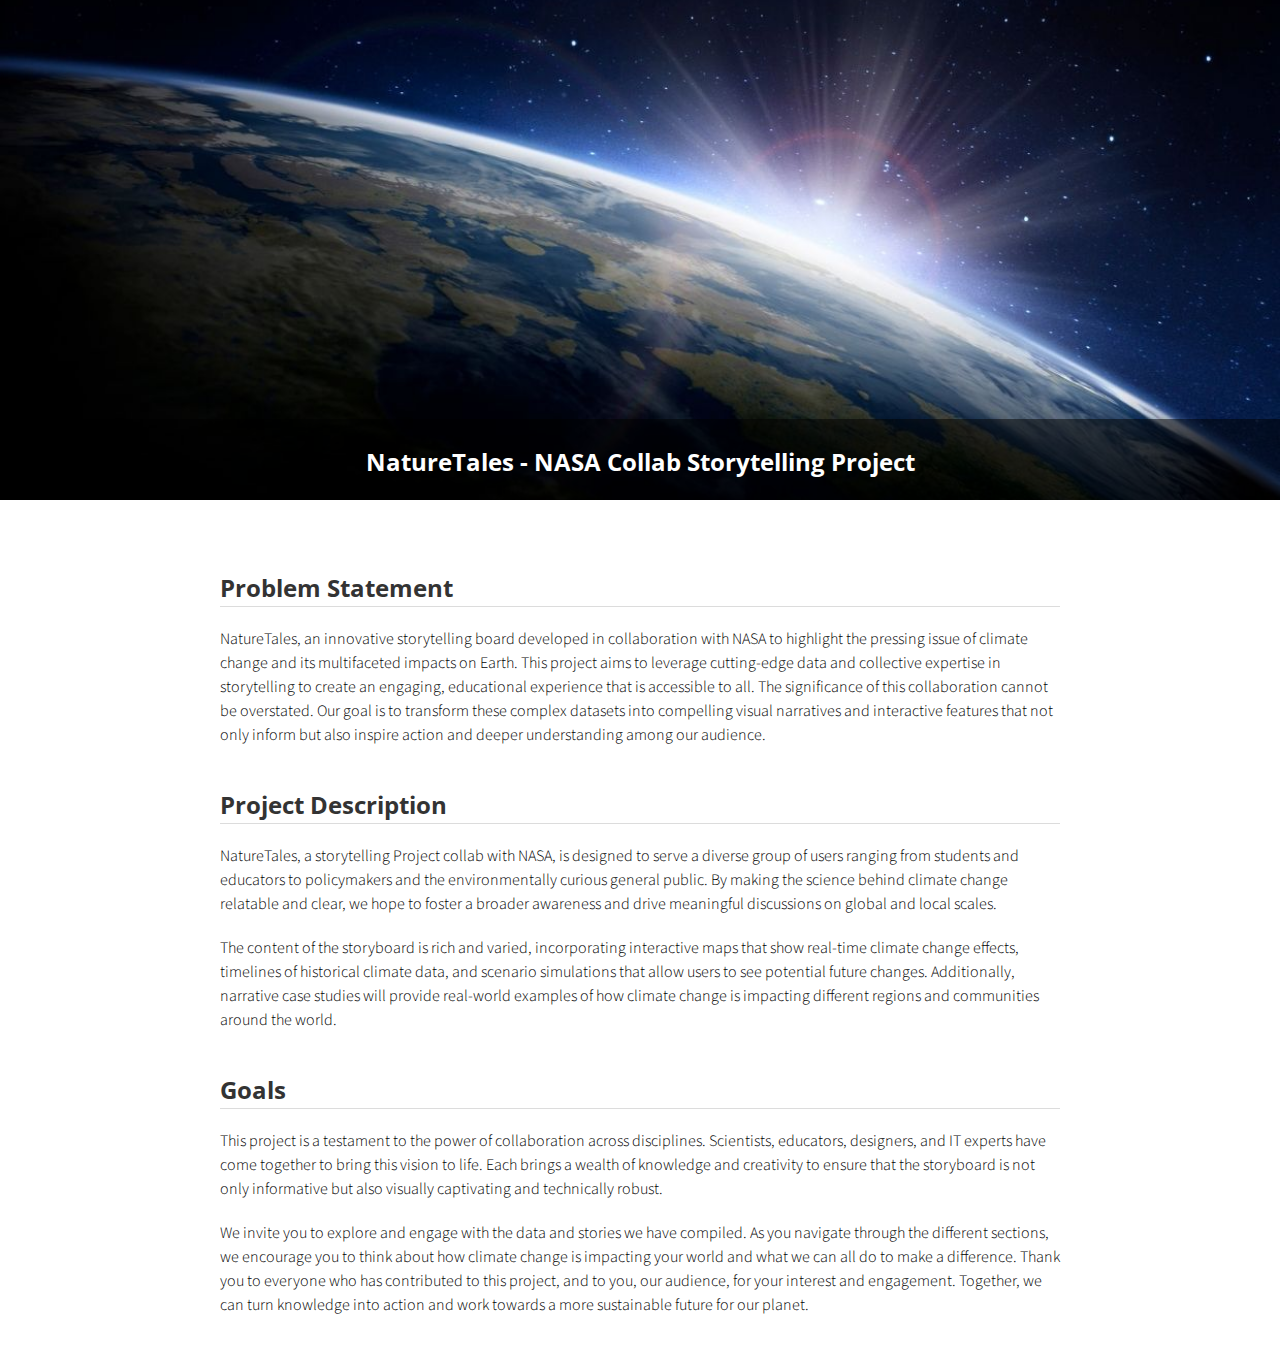
==== commit 49e0865c: "- add index page header picture. - change the title for documentation page." ====
--- a/index.html
+++ b/index.html
@@ -63,35 +63,26 @@
     <div class="content-container">
       <!-------------------------------------------------------------------------------------------->
       <!--Start Header-->
-      <!-- <div
-        class="banner"
-        style="
-          background: url('img/dummy-background.jpeg') no-repeat center;
-          background-size: cover;
-          height: 300px;
-        "
-      ></div>
-      <div class="banner">
-        <div class="banner-table flex-column">
+      <div class="banner" style="background: url('img/earth-bg.jpeg') no-repeat center; background-size: cover; height: 500px;">
+        <div class="banner-table flex-column" style="background-color: rgba(0, 0, 0, 0.5);">
           <div class="flex-row">
             <div class="flex-item flex-column">
-              <h2 class="add-top-margin-small">Storytelling Project</h2>
-              <p class="text">Project proposal?</p>
+              <h2 class="add-top-margin-small">NatureTales - NASA Collab Storytelling Project</h2>
             </div>
           </div>
         </div>
-      </div> -->
+      </div>
       <!--End Header-->
       <!-------------------------------------------------------------------------------------------->
       <div class="content">
         <div class="content-table flex-column">
           <!-------------------------------------------------------------------------------------------->
           <!--Start Project Title badge -->
-          <div class="flex-row-space-between">
+          <!-- <div class="flex-row-space-between">
             <div class="flex-item flex-column">
               <p class="text badge-text">NatureTales - NASA Collab Storytelling Project</p>
             </div>
-          </div>
+          </div> -->
           <!-------------------------------------------------------------------------------------------->
           <!--Problem Statement-->
           <div class="flex-row">
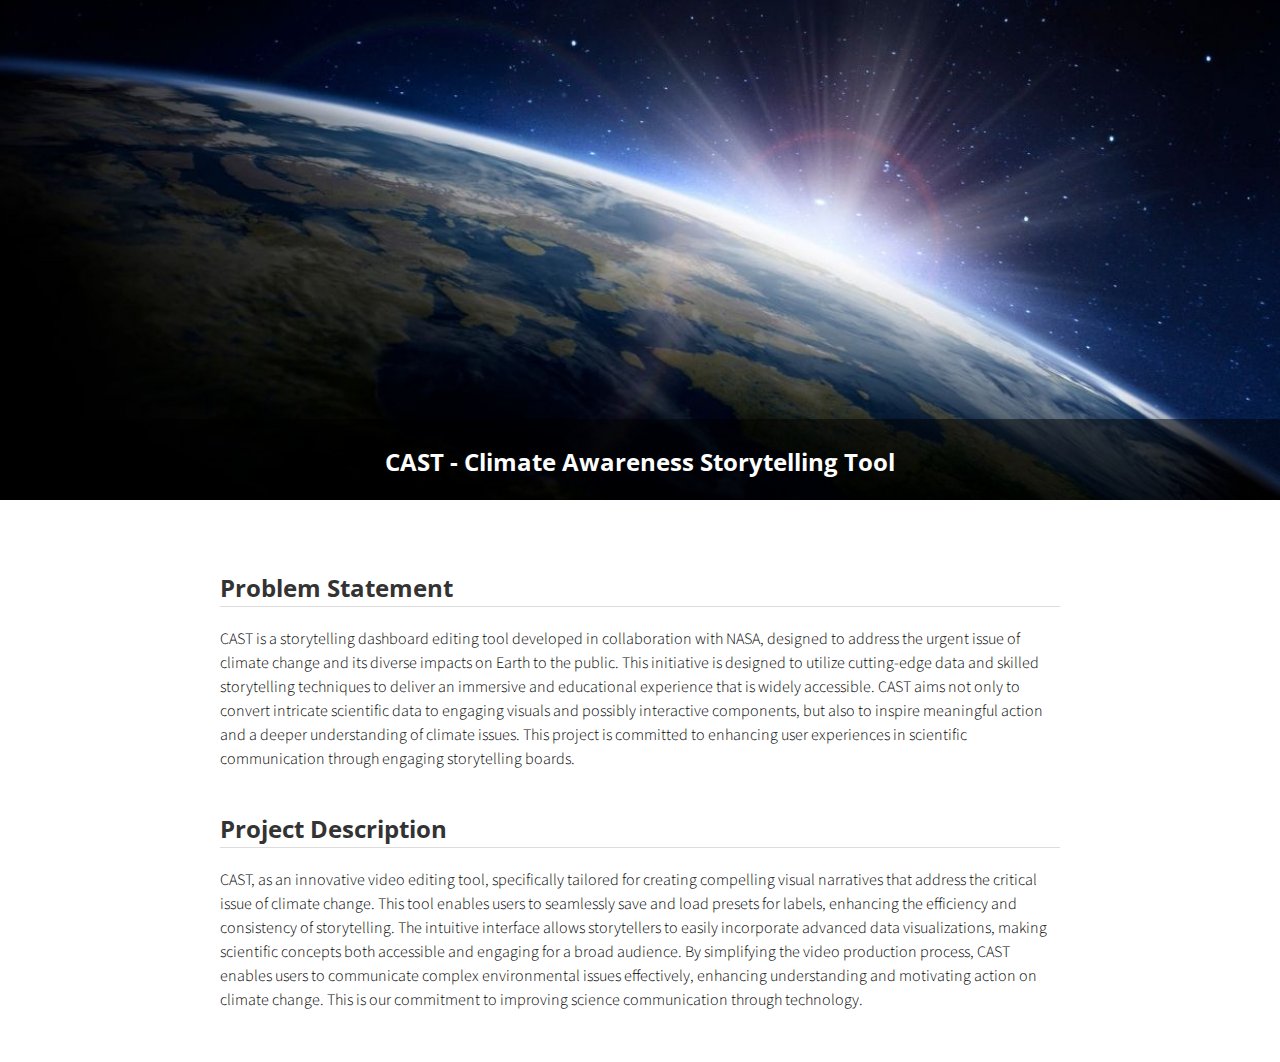
==== commit 87e35e31: "- adding description for index page. - change the project name." ====
--- a/index.html
+++ b/index.html
@@ -1,7 +1,7 @@
 <!DOCTYPE html>
 <html>
   <head>
-    <title>NatureTales</title>
+    <title>CAST</title>
     <meta
       charset="utf-8"
       name="viewport"
@@ -67,7 +67,7 @@
         <div class="banner-table flex-column" style="background-color: rgba(0, 0, 0, 0.5);">
           <div class="flex-row">
             <div class="flex-item flex-column">
-              <h2 class="add-top-margin-small">NatureTales - NASA Collab Storytelling Project</h2>
+              <h2 class="add-top-margin-small">CAST - Climate Awareness Storytelling Tool</h2>
             </div>
           </div>
         </div>
@@ -80,7 +80,7 @@
           <!--Start Project Title badge -->
           <!-- <div class="flex-row-space-between">
             <div class="flex-item flex-column">
-              <p class="text badge-text">NatureTales - NASA Collab Storytelling Project</p>
+              <p class="text badge-text">CAST - Climate Awareness Storytelling Tool</p>
             </div>
           </div> -->
           <!-------------------------------------------------------------------------------------------->
@@ -90,16 +90,13 @@
               <h2 id="problem-statement">Problem Statement</h2>
               <hr />
               <p class="text">
-                NatureTales, an innovative storytelling board
-                developed in collaboration with NASA to highlight the pressing
-                issue of climate change and its multifaceted impacts on Earth.
-                This project aims to leverage cutting-edge data and collective
-                expertise in storytelling to create an engaging, educational
-                experience that is accessible to all. The significance of this
-                collaboration cannot be overstated. Our goal is to transform
-                these complex datasets into compelling visual narratives and
-                interactive features that not only inform but also inspire
-                action and deeper understanding among our audience.
+                CAST is a storytelling dashboard editing tool developed in collaboration with NASA, 
+                designed to address the urgent issue of climate change and its diverse impacts on Earth to the public. 
+                This initiative is designed to utilize cutting-edge data and skilled storytelling techniques to deliver 
+                an immersive and educational experience that is widely accessible. CAST aims not only to convert 
+                intricate scientific data to engaging visuals and possibly interactive components, but also to inspire 
+                meaningful action and a deeper understanding of climate issues. This project is committed to enhancing 
+                user experiences in scientific communication through engaging storytelling boards.
               </p>
             </div>
           </div>
@@ -110,27 +107,20 @@
               <h2 id="project-description">Project Description</h2>
               <hr />
               <p class="text">
-                NatureTales, a storytelling Project collab with NASA, is designed to serve a diverse group
-                of users ranging from students and educators to policymakers and
-                the environmentally curious general public. By making the
-                science behind climate change relatable and clear, we hope to
-                foster a broader awareness and drive meaningful discussions on
-                global and local scales.
-              </p>
-              <p class="text">
-                The content of the storyboard is rich and varied, incorporating
-                interactive maps that show real-time climate change effects,
-                timelines of historical climate data, and scenario simulations
-                that allow users to see potential future changes. Additionally,
-                narrative case studies will provide real-world examples of how
-                climate change is impacting different regions and communities
-                around the world.
+                CAST, as an innovative video editing tool, specifically tailored for creating compelling 
+                visual narratives that address the critical issue of climate change. This tool enables users to 
+                seamlessly save and load presets for labels, enhancing the efficiency and consistency of storytelling. 
+                The intuitive interface allows storytellers to easily incorporate advanced data visualizations, making 
+                scientific concepts both accessible and engaging for a broad audience. By simplifying the video 
+                production process, CAST enables users to communicate complex environmental issues effectively, 
+                enhancing understanding and motivating action on climate change. This is our commitment to improving 
+                science communication through technology.
               </p>
             </div>
           </div>
           <!-------------------------------------------------------------------------------------------->
           <!-- Goal-->
-          <div class="flex-row">
+          <!-- <div class="flex-row">
             <div class="flex-item flex-column">
               <h2 id="goals">Goals</h2>
               <hr />
@@ -153,8 +143,8 @@
                 future for our planet.
               </p>
             </div>
-          </div>
-          <!-------------------------------------------------------------------------------------------->
+          </div> -->
+          <!------------------------------------------------------------------------------------------ -->
         </div>
       </div>
       <div class="footer-container"></div>
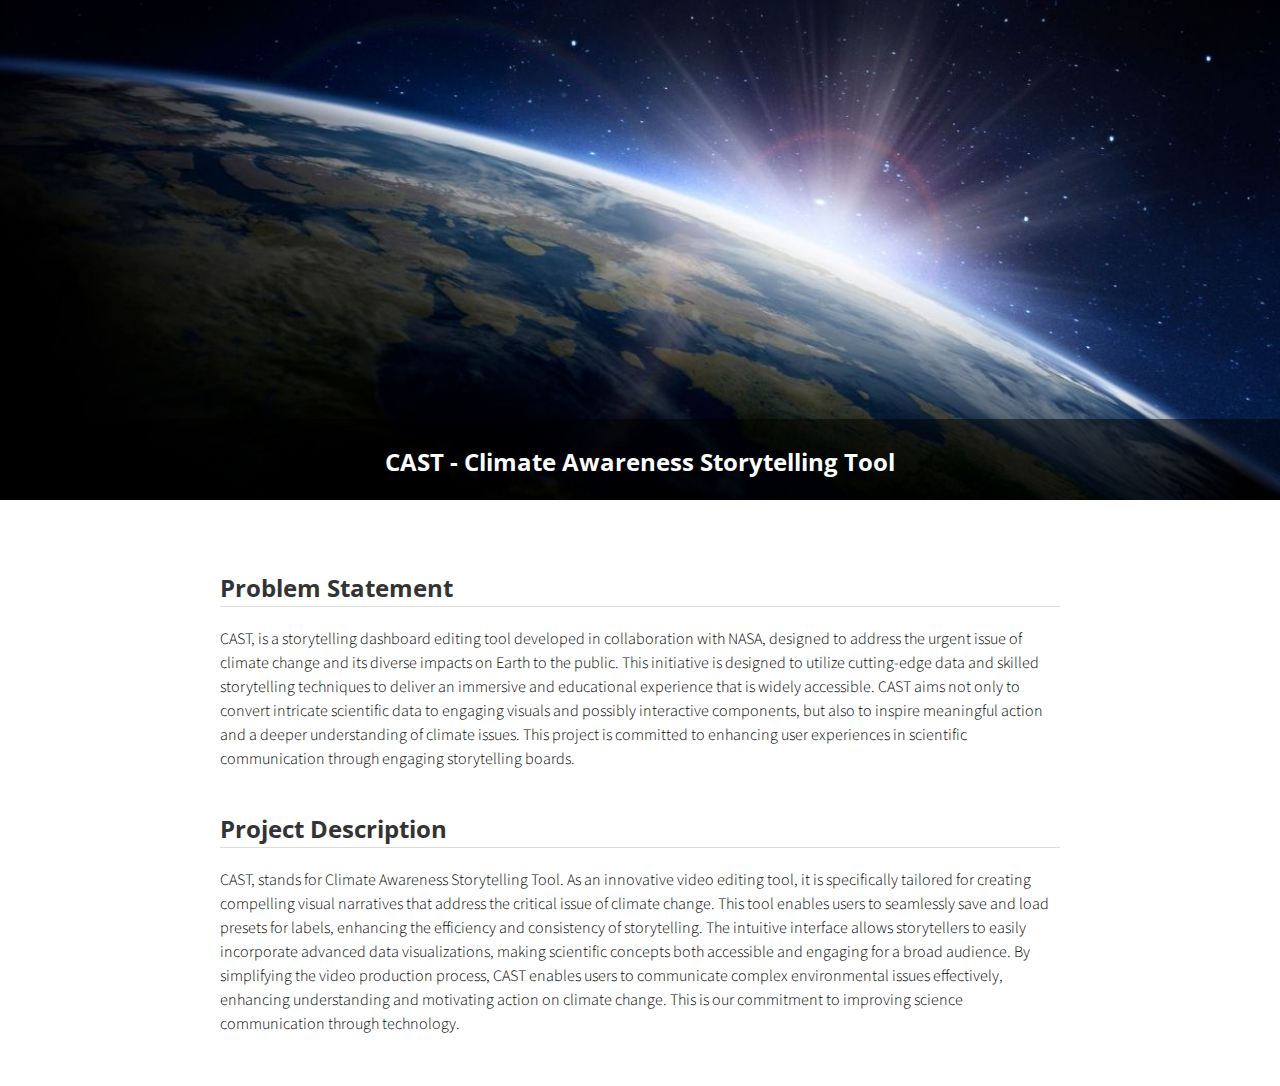
==== commit a5cf68f5: "changing intro" ====
--- a/index.html
+++ b/index.html
@@ -90,7 +90,7 @@
               <h2 id="problem-statement">Problem Statement</h2>
               <hr />
               <p class="text">
-                CAST is a storytelling dashboard editing tool developed in collaboration with NASA, 
+                CAST,  is a storytelling dashboard editing tool developed in collaboration with NASA, 
                 designed to address the urgent issue of climate change and its diverse impacts on Earth to the public. 
                 This initiative is designed to utilize cutting-edge data and skilled storytelling techniques to deliver 
                 an immersive and educational experience that is widely accessible. CAST aims not only to convert 
@@ -107,9 +107,10 @@
               <h2 id="project-description">Project Description</h2>
               <hr />
               <p class="text">
-                CAST, as an innovative video editing tool, specifically tailored for creating compelling 
-                visual narratives that address the critical issue of climate change. This tool enables users to 
-                seamlessly save and load presets for labels, enhancing the efficiency and consistency of storytelling. 
+                CAST, stands for Climate Awareness Storytelling Tool. As an innovative video editing tool, it is 
+                specifically tailored for creating compelling visual narratives that address the critical issue 
+                of climate change. This tool enables users to seamlessly save and load presets for labels, 
+                enhancing the efficiency and consistency of storytelling. 
                 The intuitive interface allows storytellers to easily incorporate advanced data visualizations, making 
                 scientific concepts both accessible and engaging for a broad audience. By simplifying the video 
                 production process, CAST enables users to communicate complex environmental issues effectively, 
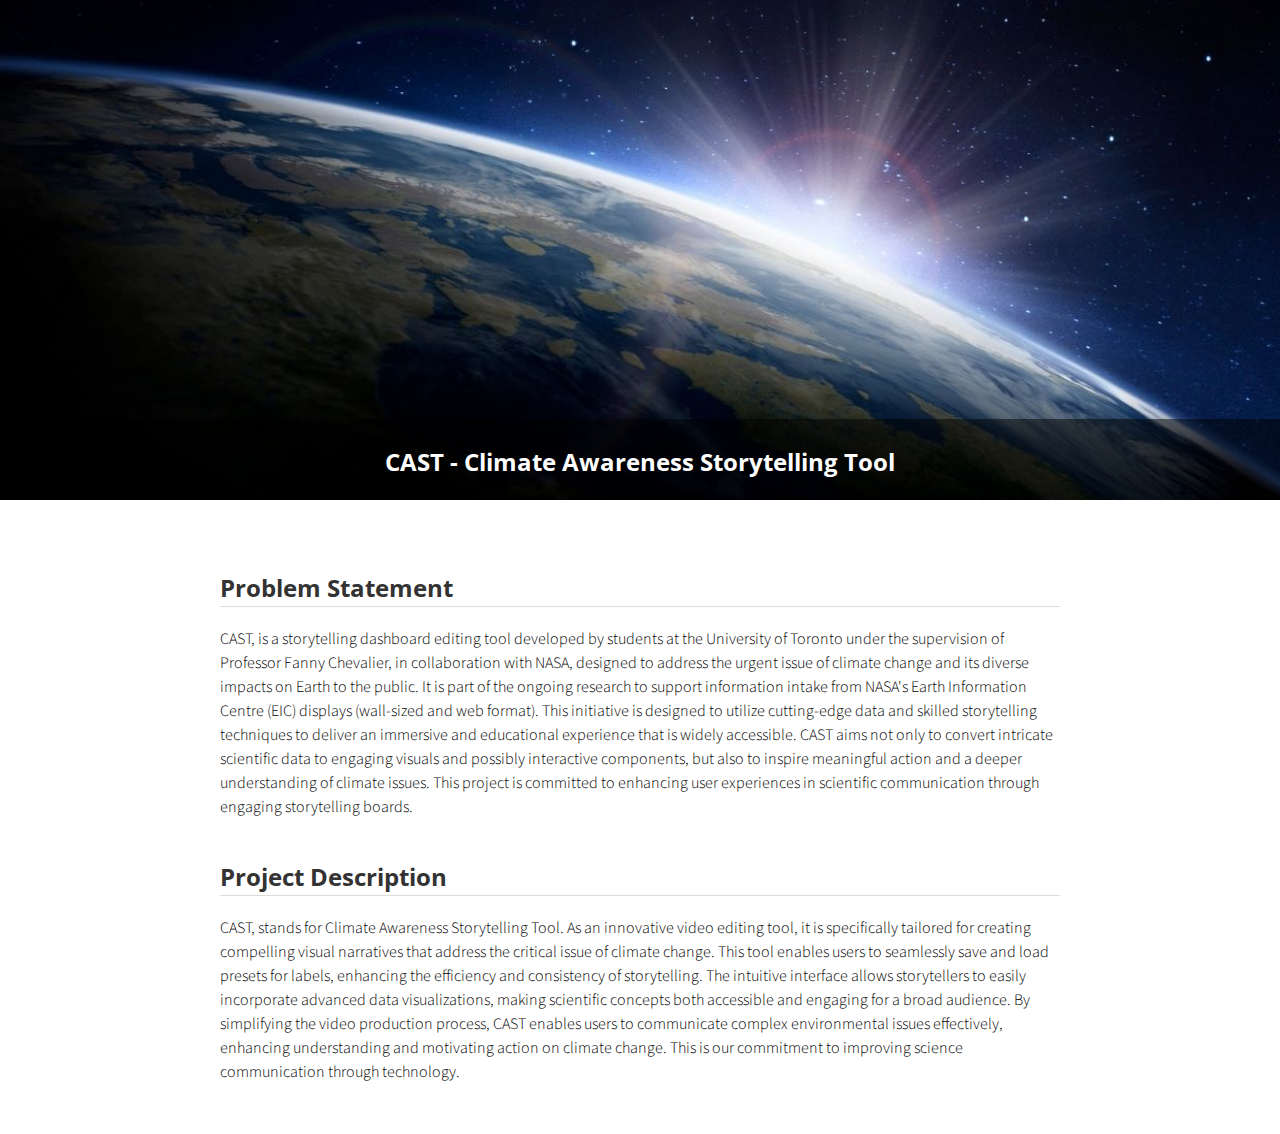
==== commit 13a4255f: "- update the project content" ====
--- a/index.html
+++ b/index.html
@@ -90,13 +90,16 @@
               <h2 id="problem-statement">Problem Statement</h2>
               <hr />
               <p class="text">
-                CAST,  is a storytelling dashboard editing tool developed in collaboration with NASA, 
-                designed to address the urgent issue of climate change and its diverse impacts on Earth to the public. 
-                This initiative is designed to utilize cutting-edge data and skilled storytelling techniques to deliver 
-                an immersive and educational experience that is widely accessible. CAST aims not only to convert 
-                intricate scientific data to engaging visuals and possibly interactive components, but also to inspire 
-                meaningful action and a deeper understanding of climate issues. This project is committed to enhancing 
-                user experiences in scientific communication through engaging storytelling boards.
+                CAST, is a storytelling dashboard editing tool developed by students at the University of Toronto 
+                under the supervision of Professor Fanny Chevalier, in collaboration with NASA, designed to address 
+                the urgent issue of climate change and its diverse impacts on Earth to the public. It is part of 
+                the ongoing research to support information intake from NASA's Earth Information Centre (EIC) displays
+                (wall-sized and web format). This initiative is designed to utilize cutting-edge data and skilled 
+                storytelling techniques to deliver an immersive and educational experience that is widely accessible. 
+                CAST aims not only to convert intricate scientific data to engaging visuals and possibly interactive 
+                components, but also to inspire meaningful action and a deeper understanding of climate issues. This 
+                project is committed to enhancing user experiences in scientific communication through engaging 
+                storytelling boards.
               </p>
             </div>
           </div>
@@ -108,14 +111,13 @@
               <hr />
               <p class="text">
                 CAST, stands for Climate Awareness Storytelling Tool. As an innovative video editing tool, it is 
-                specifically tailored for creating compelling visual narratives that address the critical issue 
-                of climate change. This tool enables users to seamlessly save and load presets for labels, 
-                enhancing the efficiency and consistency of storytelling. 
-                The intuitive interface allows storytellers to easily incorporate advanced data visualizations, making 
-                scientific concepts both accessible and engaging for a broad audience. By simplifying the video 
-                production process, CAST enables users to communicate complex environmental issues effectively, 
-                enhancing understanding and motivating action on climate change. This is our commitment to improving 
-                science communication through technology.
+                specifically tailored for creating compelling visual narratives that address the critical issue of 
+                climate change. This tool enables users to seamlessly save and load presets for labels, enhancing 
+                the efficiency and consistency of storytelling. The intuitive interface allows storytellers to easily 
+                incorporate advanced data visualizations, making scientific concepts both accessible and engaging for 
+                a broad audience. By simplifying the video production process, CAST enables users to communicate complex 
+                environmental issues effectively, enhancing understanding and motivating action on climate change. 
+                This is our commitment to improving science communication through technology.
               </p>
             </div>
           </div>
